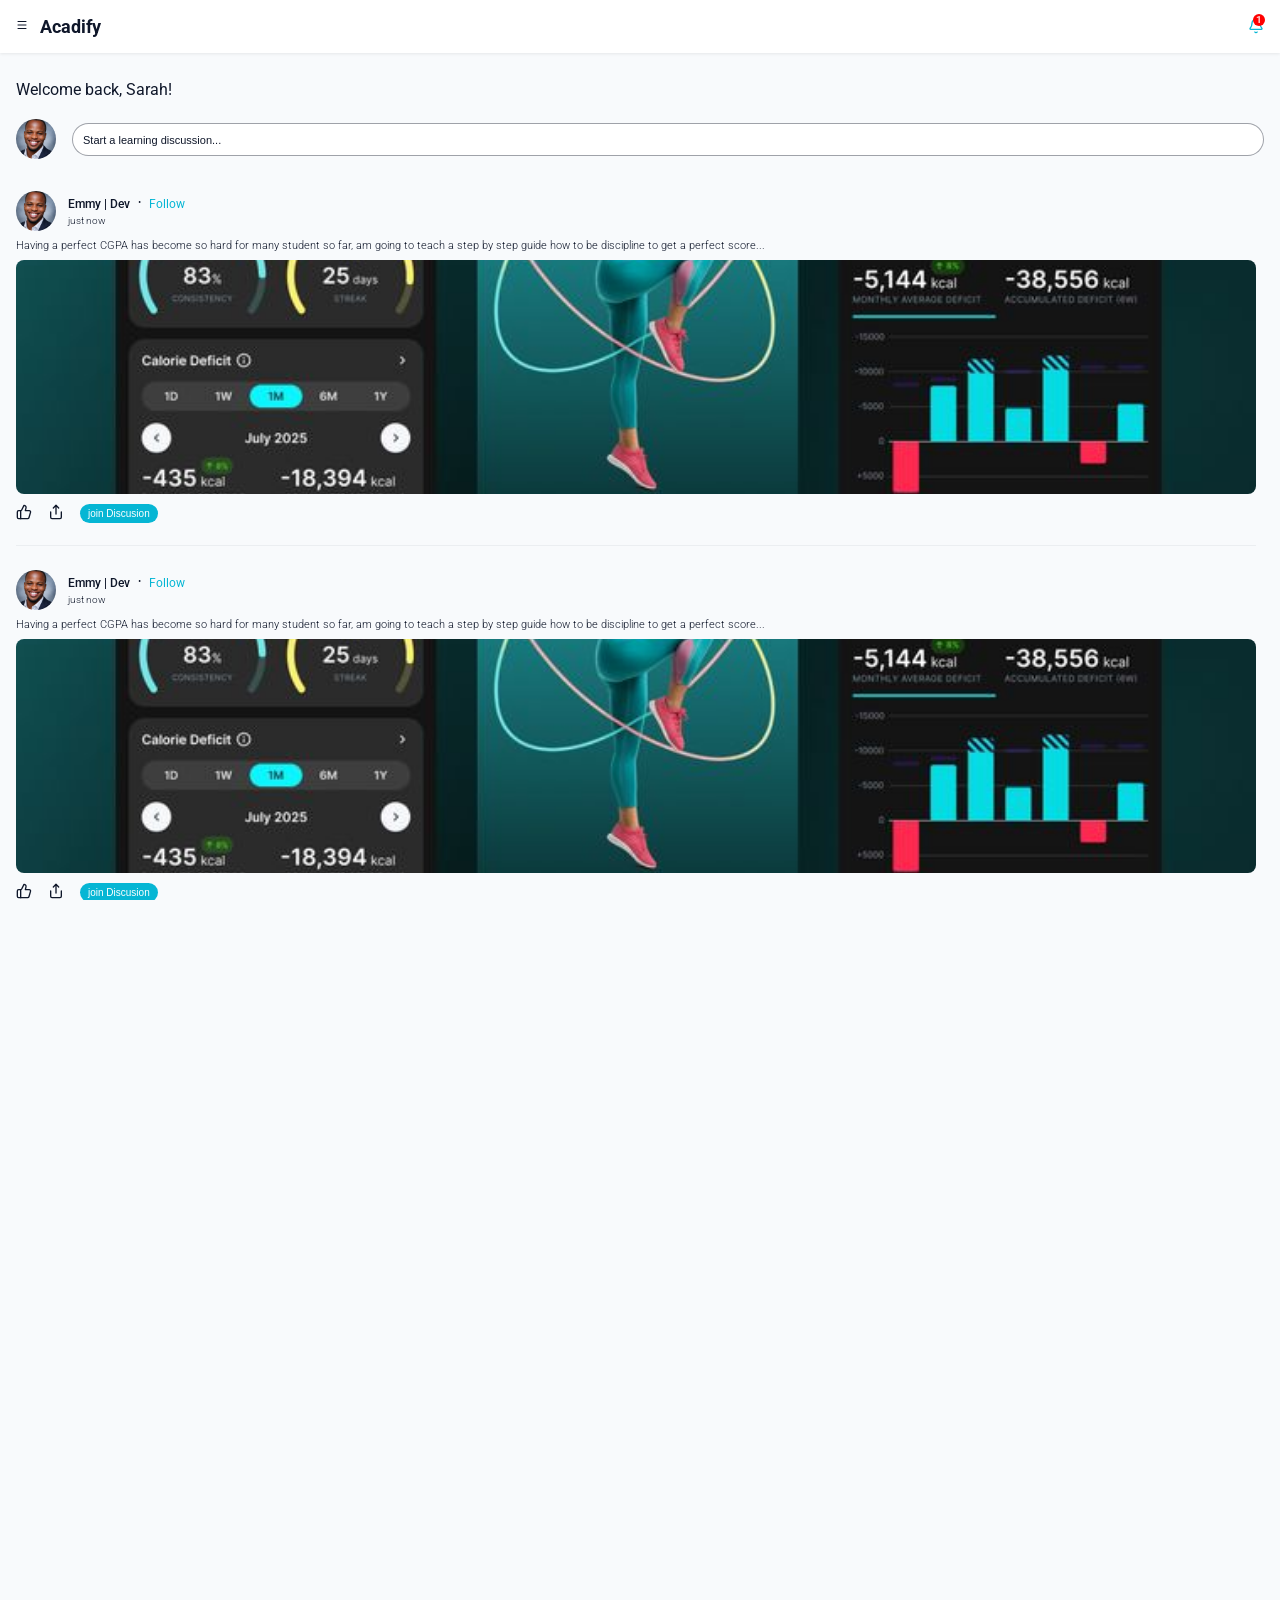
==== main.html @ 830fccba "created the loging page" ====
<!doctype html>
<html lang="en">
  <head>
    <meta charset="UTF-8" />
    <meta name="viewport" content="width=device-width, initial-scale=1.0" />
    <title>Acadify | student online environment</title>
    <link rel="preconnect" href="https://fonts.googleapis.com" />
    <link rel="preconnect" href="https://fonts.gstatic.com" crossorigin />
    <link rel="preconnect" href="https://fonts.googleapis.com" />
    <link rel="preconnect" href="https://fonts.gstatic.com" crossorigin />
    <link
      href="https://fonts.googleapis.com/css2?family=Roboto:ital,wght@0,100..900;1,100..900&display=swap"
      rel="stylesheet"
    />
    <link rel="stylesheet" href="styles/general.css" />
    <link rel="stylesheet" href="styles/header.css" />
    <link rel="stylesheet" href="styles/hero-section.css" />
  </head>
  <body>
    <header>
      <div class="logo">
        <!--mobile view(max:360px)-->
        <button class="hamburger-menu">
          <svg
            xmlns="http://www.w3.org/2000/svg"
            width="12"
            height="12"
            viewBox="0 0 24 24"
            fill="none"
            stroke="#0f172a"
            stroke-width="2"
            stroke-linecap="round"
            stroke-linejoin="round"
            class="lucide lucide-menu-icon lucide-menu"
          >
            <path d="M4 5h16" />
            <path d="M4 12h16" />
            <path d="M4 19h16" />
          </svg>
        </button>
        <a href="#">Acadify</a>
      </div>
      <div class="middle-section">
        <!--mobile view(max: 360px)-->
      </div>
      <div class="right-section">
        <!--mobile view(max:360px)-->
        <div class="notification-box">
          <div class="notification-icon">
            <svg
              xmlns="http://www.w3.org/2000/svg"
              width="16"
              height="16"
              viewBox="0 0 24 24"
              fill="none"
              stroke="#06b6d4"
              stroke-width="2"
              stroke-linecap="round"
              stroke-linejoin="round"
              class="lucide lucide-bell-icon lucide-bell"
            >
              <path d="M10.268 21a2 2 0 0 0 3.464 0" />
              <path
                d="M3.262 15.326A1 1 0 0 0 4 17h16a1 1 0 0 0 .74-1.673C19.41 13.956 18 12.499 18 8A6 6 0 0 0 6 8c0 4.499-1.411 5.956-2.738 7.326"
              />
            </svg>
          </div>
          <div class="notification-count">
            <p>1</p>
          </div>
        </div>
      </div>
    </header>
    <main class="hero-section">
      <section class="user-info-bar">
        <p class="welcome">Welcome back, Sarah!</p>
      </section>
      <section class="user-profile">
        <div class="user-img">
          <img src="images/profileimage.jpg" alt="" class="user" />
        </div>
        <div class="post-request">
          <input
            placeholder="Start a learning discussion..."
            type="text"
            class="poster"
          />
        </div>
      </section>
      <!-- <section class="blog-update-container">
        <div class="blog-hder">
          <p>Posts</p>
        </div>
        <div class="blogs-box">
          <div class="blogs-slider">
            <div class="blog-slides">
              <div class="blog-slide">
                <div class="blog-title">
                  <div class="user-img">
                    <img
                      src="images/profileimage.jpg"
                      alt=""
                      class="post-user-img"
                    />
                  </div>
                  <div class="post-details">
                    <div class="poster-detail">
                      <p class="blog-slide-hder">Emmy | Dev</p>
                      <p>&#8226;</p>
                      <p><a href="#">Follow</a></p>
                    </div>
                    <div class="blog-date">
                      <p>just now</p>
                    </div>
                  </div>
                </div>
                <div class="blog-body-text">
                  <p>
                    Having a perfect CGPA has become so hard for many student so
                    far, am going to teach a step by step guide how to be
                    discipline to get a perfect score...
                  </p>
                </div>
                <div class="image">
                  <img
                    class="blog-image"
                    src="images/fitness-track.jfif"
                    alt=""
                  />
                </div>
                <div class="post-interactions">
                  <button class="like">
                    <svg
                      xmlns="http://www.w3.org/2000/svg"
                      width="16"
                      height="16"
                      viewBox="0 0 24 24"
                      fill="none"
                      stroke="#0f172a"
                      stroke-width="2"
                      stroke-linecap="round"
                      stroke-linejoin="round"
                      class="lucide lucide-thumbs-up-icon lucide-thumbs-up"
                    >
                      <path
                        d="M15 5.88 14 10h5.83a2 2 0 0 1 1.92 2.56l-2.33 8A2 2 0 0 1 17.5 22H4a2 2 0 0 1-2-2v-8a2 2 0 0 1 2-2h2.76a2 2 0 0 0 1.79-1.11L12 2a3.13 3.13 0 0 1 3 3.88Z"
                      />
                      <path d="M7 10v12" />
                    </svg>
                  </button>
                  <button class="share">
                    <svg
                      xmlns="http://www.w3.org/2000/svg"
                      width="16"
                      height="16"
                      viewBox="0 0 24 24"
                      fill="none"
                      stroke="#0f172a"
                      stroke-width="2"
                      stroke-linecap="round"
                      stroke-linejoin="round"
                      class="lucide lucide-share-icon lucide-share"
                    >
                      <path d="M12 2v13" />
                      <path d="m16 6-4-4-4 4" />
                      <path d="M4 12v8a2 2 0 0 0 2 2h12a2 2 0 0 0 2-2v-8" />
                    </svg>
                  </button>
                  <button class="join-discussion">join Discusion</button>
                </div>
              </div>
            </div>
          </div>
        </div>
      </section> -->
      <section class="posts">
        <div class="blog-slide">
          <div class="blog-title">
            <div class="user-img">
              <img src="images/profileimage.jpg" alt="" class="post-user-img" />
            </div>
            <div class="post-details">
              <div class="poster-detail">
                <p class="blog-slide-hder">Emmy | Dev</p>
                <p>&#8226;</p>
                <p><a href="#">Follow</a></p>
              </div>
              <div class="blog-date">
                <p>just now</p>
              </div>
            </div>
          </div>
          <div class="blog-body-text">
            <p>
              Having a perfect CGPA has become so hard for many student so far,
              am going to teach a step by step guide how to be discipline to get
              a perfect score...
            </p>
          </div>
          <div class="image">
            <img class="blog-image" src="images/fitness-track.jfif" alt="" />
          </div>
          <div class="post-interactions">
            <button class="like">
              <svg
                xmlns="http://www.w3.org/2000/svg"
                width="16"
                height="16"
                viewBox="0 0 24 24"
                fill="none"
                stroke="#0f172a"
                stroke-width="2"
                stroke-linecap="round"
                stroke-linejoin="round"
                class="lucide lucide-thumbs-up-icon lucide-thumbs-up"
              >
                <path
                  d="M15 5.88 14 10h5.83a2 2 0 0 1 1.92 2.56l-2.33 8A2 2 0 0 1 17.5 22H4a2 2 0 0 1-2-2v-8a2 2 0 0 1 2-2h2.76a2 2 0 0 0 1.79-1.11L12 2a3.13 3.13 0 0 1 3 3.88Z"
                />
                <path d="M7 10v12" />
              </svg>
            </button>
            <button class="share">
              <svg
                xmlns="http://www.w3.org/2000/svg"
                width="16"
                height="16"
                viewBox="0 0 24 24"
                fill="none"
                stroke="#0f172a"
                stroke-width="2"
                stroke-linecap="round"
                stroke-linejoin="round"
                class="lucide lucide-share-icon lucide-share"
              >
                <path d="M12 2v13" />
                <path d="m16 6-4-4-4 4" />
                <path d="M4 12v8a2 2 0 0 0 2 2h12a2 2 0 0 0 2-2v-8" />
              </svg>
            </button>
            <button class="join-discussion">join Discusion</button>
          </div>
          <div class="divider"></div>
        </div>
        <div class="blog-slide">
          <div class="blog-title">
            <div class="user-img">
              <img src="images/profileimage.jpg" alt="" class="post-user-img" />
            </div>
            <div class="post-details">
              <div class="poster-detail">
                <p class="blog-slide-hder">Emmy | Dev</p>
                <p>&#8226;</p>
                <p><a href="#">Follow</a></p>
              </div>
              <div class="blog-date">
                <p>just now</p>
              </div>
            </div>
          </div>
          <div class="blog-body-text">
            <p>
              Having a perfect CGPA has become so hard for many student so far,
              am going to teach a step by step guide how to be discipline to get
              a perfect score...
            </p>
          </div>
          <div class="image">
            <img class="blog-image" src="images/fitness-track.jfif" alt="" />
          </div>
          <div class="post-interactions">
            <button class="like">
              <svg
                xmlns="http://www.w3.org/2000/svg"
                width="16"
                height="16"
                viewBox="0 0 24 24"
                fill="none"
                stroke="#0f172a"
                stroke-width="2"
                stroke-linecap="round"
                stroke-linejoin="round"
                class="lucide lucide-thumbs-up-icon lucide-thumbs-up"
              >
                <path
                  d="M15 5.88 14 10h5.83a2 2 0 0 1 1.92 2.56l-2.33 8A2 2 0 0 1 17.5 22H4a2 2 0 0 1-2-2v-8a2 2 0 0 1 2-2h2.76a2 2 0 0 0 1.79-1.11L12 2a3.13 3.13 0 0 1 3 3.88Z"
                />
                <path d="M7 10v12" />
              </svg>
            </button>
            <button class="share">
              <svg
                xmlns="http://www.w3.org/2000/svg"
                width="16"
                height="16"
                viewBox="0 0 24 24"
                fill="none"
                stroke="#0f172a"
                stroke-width="2"
                stroke-linecap="round"
                stroke-linejoin="round"
                class="lucide lucide-share-icon lucide-share"
              >
                <path d="M12 2v13" />
                <path d="m16 6-4-4-4 4" />
                <path d="M4 12v8a2 2 0 0 0 2 2h12a2 2 0 0 0 2-2v-8" />
              </svg>
            </button>
            <button class="join-discussion">join Discusion</button>
          </div>
          <div class="divider"></div>
        </div>
        <div class="blog-slide">
          <div class="blog-title">
            <div class="user-img">
              <img src="images/profileimage.jpg" alt="" class="post-user-img" />
            </div>
            <div class="post-details">
              <div class="poster-detail">
                <p class="blog-slide-hder">Emmy | Dev</p>
                <p>&#8226;</p>
                <p><a href="#">Follow</a></p>
              </div>
              <div class="blog-date">
                <p>just now</p>
              </div>
            </div>
          </div>
          <div class="blog-body-text">
            <p>
              Having a perfect CGPA has become so hard for many student so far,
              am going to teach a step by step guide how to be discipline to get
              a perfect score...
            </p>
          </div>
          <div class="image">
            <img class="blog-image" src="images/fitness-track.jfif" alt="" />
          </div>
          <div class="post-interactions">
            <button class="like">
              <svg
                xmlns="http://www.w3.org/2000/svg"
                width="16"
                height="16"
                viewBox="0 0 24 24"
                fill="none"
                stroke="#0f172a"
                stroke-width="2"
                stroke-linecap="round"
                stroke-linejoin="round"
                class="lucide lucide-thumbs-up-icon lucide-thumbs-up"
              >
                <path
                  d="M15 5.88 14 10h5.83a2 2 0 0 1 1.92 2.56l-2.33 8A2 2 0 0 1 17.5 22H4a2 2 0 0 1-2-2v-8a2 2 0 0 1 2-2h2.76a2 2 0 0 0 1.79-1.11L12 2a3.13 3.13 0 0 1 3 3.88Z"
                />
                <path d="M7 10v12" />
              </svg>
            </button>
            <button class="share">
              <svg
                xmlns="http://www.w3.org/2000/svg"
                width="16"
                height="16"
                viewBox="0 0 24 24"
                fill="none"
                stroke="#0f172a"
                stroke-width="2"
                stroke-linecap="round"
                stroke-linejoin="round"
                class="lucide lucide-share-icon lucide-share"
              >
                <path d="M12 2v13" />
                <path d="m16 6-4-4-4 4" />
                <path d="M4 12v8a2 2 0 0 0 2 2h12a2 2 0 0 0 2-2v-8" />
              </svg>
            </button>
            <button class="join-discussion">join Discusion</button>
          </div>
          <div class="divider"></div>
        </div>
        <div class="blog-slide">
          <div class="blog-title">
            <div class="user-img">
              <img src="images/profileimage.jpg" alt="" class="post-user-img" />
            </div>
            <div class="post-details">
              <div class="poster-detail">
                <p class="blog-slide-hder">Emmy | Dev</p>
                <p>&#8226;</p>
                <p><a href="#">Follow</a></p>
              </div>
              <div class="blog-date">
                <p>just now</p>
              </div>
            </div>
          </div>
          <div class="blog-body-text">
            <p>
              Having a perfect CGPA has become so hard for many student so far,
              am going to teach a step by step guide how to be discipline to get
              a perfect score...
            </p>
          </div>
          <div class="image">
            <img class="blog-image" src="images/fitness-track.jfif" alt="" />
          </div>
          <div class="post-interactions">
            <button class="like">
              <svg
                xmlns="http://www.w3.org/2000/svg"
                width="16"
                height="16"
                viewBox="0 0 24 24"
                fill="none"
                stroke="#0f172a"
                stroke-width="2"
                stroke-linecap="round"
                stroke-linejoin="round"
                class="lucide lucide-thumbs-up-icon lucide-thumbs-up"
              >
                <path
                  d="M15 5.88 14 10h5.83a2 2 0 0 1 1.92 2.56l-2.33 8A2 2 0 0 1 17.5 22H4a2 2 0 0 1-2-2v-8a2 2 0 0 1 2-2h2.76a2 2 0 0 0 1.79-1.11L12 2a3.13 3.13 0 0 1 3 3.88Z"
                />
                <path d="M7 10v12" />
              </svg>
            </button>
            <button class="share">
              <svg
                xmlns="http://www.w3.org/2000/svg"
                width="16"
                height="16"
                viewBox="0 0 24 24"
                fill="none"
                stroke="#0f172a"
                stroke-width="2"
                stroke-linecap="round"
                stroke-linejoin="round"
                class="lucide lucide-share-icon lucide-share"
              >
                <path d="M12 2v13" />
                <path d="m16 6-4-4-4 4" />
                <path d="M4 12v8a2 2 0 0 0 2 2h12a2 2 0 0 0 2-2v-8" />
              </svg>
            </button>
            <button class="join-discussion">join Discusion</button>
          </div>
          <div class="divider"></div>
        </div>
        <div class="blog-slide">
          <div class="blog-title">
            <div class="user-img">
              <img src="images/profileimage.jpg" alt="" class="post-user-img" />
            </div>
            <div class="post-details">
              <div class="poster-detail">
                <p class="blog-slide-hder">Emmy | Dev</p>
                <p>&#8226;</p>
                <p><a href="#">Follow</a></p>
              </div>
              <div class="blog-date">
                <p>just now</p>
              </div>
            </div>
          </div>
          <div class="blog-body-text">
            <p>
              Having a perfect CGPA has become so hard for many student so far,
              am going to teach a step by step guide how to be discipline to get
              a perfect score...
            </p>
          </div>
          <div class="image">
            <img class="blog-image" src="images/fitness-track.jfif" alt="" />
          </div>
          <div class="post-interactions">
            <button class="like">
              <svg
                xmlns="http://www.w3.org/2000/svg"
                width="16"
                height="16"
                viewBox="0 0 24 24"
                fill="none"
                stroke="#0f172a"
                stroke-width="2"
                stroke-linecap="round"
                stroke-linejoin="round"
                class="lucide lucide-thumbs-up-icon lucide-thumbs-up"
              >
                <path
                  d="M15 5.88 14 10h5.83a2 2 0 0 1 1.92 2.56l-2.33 8A2 2 0 0 1 17.5 22H4a2 2 0 0 1-2-2v-8a2 2 0 0 1 2-2h2.76a2 2 0 0 0 1.79-1.11L12 2a3.13 3.13 0 0 1 3 3.88Z"
                />
                <path d="M7 10v12" />
              </svg>
            </button>
            <button class="share">
              <svg
                xmlns="http://www.w3.org/2000/svg"
                width="16"
                height="16"
                viewBox="0 0 24 24"
                fill="none"
                stroke="#0f172a"
                stroke-width="2"
                stroke-linecap="round"
                stroke-linejoin="round"
                class="lucide lucide-share-icon lucide-share"
              >
                <path d="M12 2v13" />
                <path d="m16 6-4-4-4 4" />
                <path d="M4 12v8a2 2 0 0 0 2 2h12a2 2 0 0 0 2-2v-8" />
              </svg>
            </button>
            <button class="join-discussion">join Discusion</button>
          </div>
          <div class="divider"></div>
        </div>
        <div class="blog-slide">
          <div class="blog-title">
            <div class="user-img">
              <img src="images/profileimage.jpg" alt="" class="post-user-img" />
            </div>
            <div class="post-details">
              <div class="poster-detail">
                <p class="blog-slide-hder">Emmy | Dev</p>
                <p>&#8226;</p>
                <p><a href="#">Follow</a></p>
              </div>
              <div class="blog-date">
                <p>just now</p>
              </div>
            </div>
          </div>
          <div class="blog-body-text">
            <p>
              Having a perfect CGPA has become so hard for many student so far,
              am going to teach a step by step guide how to be discipline to get
              a perfect score...
            </p>
          </div>
          <div class="image">
            <img class="blog-image" src="images/fitness-track.jfif" alt="" />
          </div>
          <div class="post-interactions">
            <button class="like">
              <svg
                xmlns="http://www.w3.org/2000/svg"
                width="16"
                height="16"
                viewBox="0 0 24 24"
                fill="none"
                stroke="#0f172a"
                stroke-width="2"
                stroke-linecap="round"
                stroke-linejoin="round"
                class="lucide lucide-thumbs-up-icon lucide-thumbs-up"
              >
                <path
                  d="M15 5.88 14 10h5.83a2 2 0 0 1 1.92 2.56l-2.33 8A2 2 0 0 1 17.5 22H4a2 2 0 0 1-2-2v-8a2 2 0 0 1 2-2h2.76a2 2 0 0 0 1.79-1.11L12 2a3.13 3.13 0 0 1 3 3.88Z"
                />
                <path d="M7 10v12" />
              </svg>
            </button>
            <button class="share">
              <svg
                xmlns="http://www.w3.org/2000/svg"
                width="16"
                height="16"
                viewBox="0 0 24 24"
                fill="none"
                stroke="#0f172a"
                stroke-width="2"
                stroke-linecap="round"
                stroke-linejoin="round"
                class="lucide lucide-share-icon lucide-share"
              >
                <path d="M12 2v13" />
                <path d="m16 6-4-4-4 4" />
                <path d="M4 12v8a2 2 0 0 0 2 2h12a2 2 0 0 0 2-2v-8" />
              </svg>
            </button>
            <button class="join-discussion">join Discusion</button>
          </div>
          <div class="divider"></div>
        </div>
      </section>
    </main>
    <section class="side-bar">
      <!--mobile view bar-->
      <div class="bar-header">
        <div class="logo">
          <!--mobile view(max:360px)-->
          <a href="#"> Acadify </a>
        </div>
        <div class="acc-profile">
          <button>
            <svg
              xmlns="http://www.w3.org/2000/svg"
              width="16"
              height="16"
              viewBox="0 0 24 24"
              fill="none"
              stroke="#0f172a"
              stroke-width="2"
              stroke-linecap="round"
              stroke-linejoin="round"
              class="lucide lucide-circle-user-round-icon lucide-circle-user-round"
            >
              <path d="M17.925 20.056a6 6 0 0 0-11.851.001" />
              <circle cx="12" cy="11" r="4" />
              <circle cx="12" cy="12" r="10" />
            </svg>
          </button>
        </div>
      </div>
      <div class="side-bar-body">
        <div class="navigations">
          <div class="nav">
            <button>
              <svg
                xmlns="http://www.w3.org/2000/svg"
                width="16"
                height="16"
                viewBox="0 0 24 24"
                fill="none"
                stroke="currentColor"
                stroke-width="2"
                stroke-linecap="round"
                stroke-linejoin="round"
                class="lucide lucide-laptop-minimal-check-icon lucide-laptop-minimal-check"
              >
                <path d="M2 20h20" />
                <path d="m9 10 2 2 4-4" />
                <rect x="3" y="4" width="18" height="12" rx="2" />
              </svg>
            </button>
            <p>CBT</p>
          </div>
          <div class="nav">
            <button>
              <svg
                xmlns="http://www.w3.org/2000/svg"
                width="16"
                height="16"
                viewBox="0 0 24 24"
                fill="none"
                stroke="currentColor"
                stroke-width="2"
                stroke-linecap="round"
                stroke-linejoin="round"
                class="lucide lucide-users-icon lucide-users"
              >
                <path d="M16 21v-2a4 4 0 0 0-4-4H6a4 4 0 0 0-4 4v2" />
                <path d="M16 3.128a4 4 0 0 1 0 7.744" />
                <path d="M22 21v-2a4 4 0 0 0-3-3.87" />
                <circle cx="9" cy="7" r="4" />
              </svg>
            </button>
            <p>Group</p>
          </div>
          <div class="nav">
            <button>
              <svg
                xmlns="http://www.w3.org/2000/svg"
                width="16"
                height="16"
                viewBox="0 0 24 24"
                fill="none"
                stroke="currentColor"
                stroke-width="2"
                stroke-linecap="round"
                stroke-linejoin="round"
                class="lucide lucide-rss-icon lucide-rss"
              >
                <path d="M4 11a9 9 0 0 1 9 9" />
                <path d="M4 4a16 16 0 0 1 16 16" />
                <circle cx="5" cy="19" r="1" />
              </svg>
            </button>
            <p>Blogs</p>
          </div>
          <div class="nav">
            <button>
              <svg
                xmlns="http://www.w3.org/2000/svg"
                width="16"
                height="16"
                viewBox="0 0 24 24"
                fill="none"
                stroke="currentColor"
                stroke-width="2"
                stroke-linecap="round"
                stroke-linejoin="round"
                class="lucide lucide-notebook-pen-icon lucide-notebook-pen"
              >
                <path
                  d="M13.4 2H6a2 2 0 0 0-2 2v16a2 2 0 0 0 2 2h12a2 2 0 0 0 2-2v-7.4"
                />
                <path d="M2 6h4" />
                <path d="M2 10h4" />
                <path d="M2 14h4" />
                <path d="M2 18h4" />
                <path
                  d="M21.378 5.626a1 1 0 1 0-3.004-3.004l-5.01 5.012a2 2 0 0 0-.506.854l-.837 2.87a.5.5 0 0 0 .62.62l2.87-.837a2 2 0 0 0 .854-.506z"
                />
              </svg>
            </button>
            <p>Study</p>
          </div>
          <div class="nav">
            <button>
              <svg
                xmlns="http://www.w3.org/2000/svg"
                width="16"
                height="16"
                viewBox="0 0 24 24"
                fill="none"
                stroke="currentColor"
                stroke-width="2"
                stroke-linecap="round"
                stroke-linejoin="round"
                class="lucide lucide-audio-waveform-icon lucide-audio-waveform"
              >
                <path
                  d="M2 13a2 2 0 0 0 2-2V7a2 2 0 0 1 4 0v13a2 2 0 0 0 4 0V4a2 2 0 0 1 4 0v13a2 2 0 0 0 4 0v-4a2 2 0 0 1 2-2"
                />
              </svg>
            </button>
            <p>Tracker</p>
          </div>
          <div class="nav">
            <button>
              <svg
                xmlns="http://www.w3.org/2000/svg"
                width="16"
                height="16"
                viewBox="0 0 24 24"
                fill="none"
                stroke="currentColor"
                stroke-width="2"
                stroke-linecap="round"
                stroke-linejoin="round"
                class="lucide lucide-book-open-check-icon lucide-book-open-check"
              >
                <path d="M12 21V7" />
                <path d="m16 12 2 2 4-4" />
                <path
                  d="M22 6V4a1 1 0 0 0-1-1h-5a4 4 0 0 0-4 4 4 4 0 0 0-4-4H3a1 1 0 0 0-1 1v13a1 1 0 0 0 1 1h6a3 3 0 0 1 3 3 3 3 0 0 1 3-3h6a1 1 0 0 0 1-1v-1.3"
                />
              </svg>
            </button>
            <p>Learn</p>
          </div>
          <div class="nav">
            <button>
              <svg
                xmlns="http://www.w3.org/2000/svg"
                width="16"
                height="16"
                viewBox="0 0 24 24"
                fill="none"
                stroke="currentColor"
                stroke-width="2"
                stroke-linecap="round"
                stroke-linejoin="round"
                class="lucide lucide-file-icon lucide-file"
              >
                <path
                  d="M6 22a2 2 0 0 1-2-2V4a2 2 0 0 1 2-2h8a2.4 2.4 0 0 1 1.704.706l3.588 3.588A2.4 2.4 0 0 1 20 8v12a2 2 0 0 1-2 2z"
                />
                <path d="M14 2v5a1 1 0 0 0 1 1h5" />
              </svg>
            </button>
            <p>Files</p>
          </div>
          <!-- <div class="nav">
          <button>no</button>
          <p>Notes</p>
        </div>
        <div class="nav">
          <button>no</button>
          <p>Notes</p>
        </div> -->
        </div>
        <div class="added-files">
          <div class="hder-1000">
            <p>Recents</p>
          </div>
          <div class="files">
            <div class="files-flex">
              <p class="file-name">ENT 301</p>
              <p class="file-date">Just now</p>
            </div>
            <div class="files-flex">
              <p class="file-name">ENT 301</p>
              <p class="file-date">Just now</p>
            </div>
          </div>
        </div>
      </div>
    </section>
    <section class="side-bar-overlay"></section>
    <script src="acadify.js"></script>
  </body>
</html>
---- styles/general.css ----
* {
  margin: 0;
  padding: 0;
  box-sizing: border-box;
}
html {
  font-size: 62.5%;
  scroll-behavior: smooth;
}
:root {
  --mobile-hder: 2.8rem;
  --mobile-sub-hder: 1.8rem;
  --mobile-bd-text: 1.4rem;
  --mobile-sub-bd-text: 1.4rem;
  --primary-color: #4f46e5;
  --hover-color: #8230cf;
  --hover-color-s: #17bedb;
  --accent-color: #9333ea;
  --background-color: #f8fafc;
  --secondary-color: #06b6d4;
  --text-primary: #0f172a;
  --text-secondary: #64748b;
  --section: #ffffff;
  --bold: 600;
  --medium: 500;
  --regular: 400;
}
body {
  padding: 0;
  margin: 0;
  position: relative;
  font-family: "Roboto", sans-serif;
  font-optical-sizing: auto;
  font-weight: 300;
  font-style: normal;
  background-color: var(--background-color);
  color: var(--text-primary);
}
a {
  text-decoration: none;
  color: black;
}
---- styles/header.css ----
html,
body {
  height: 100%;
  overflow: auto !important;
}

.side-bar {
  height: 100vh !important;
}

.side-bar-body {
  flex: 1;
  overflow-y: auto !important;
  min-height: 0;
}

header {
  display: flex;
  justify-content: space-between;
  padding: 1.6rem;
  align-items: center;
  box-shadow: 0 1px 3px rgba(0, 0, 0, 0.08);
  position: fixed;
  top: 0;
  left: 0;
  right: 0;
  z-index: 100;
  background-color: rgba(255, 255, 255, 0.9);
}
.logo button {
  background: none;
  border: none;
}
.logo {
  display: flex;
  align-items: center;
  justify-content: center;
  gap: 1.2rem;
}
.logo a {
  font-size: 1.8rem;
  font-weight: 700;
  color: var(--text-primary);
}
.cta {
  background-color: var(--secondary-color);
  border: none;
  padding: 0.8rem;
  border-radius: 32px;
  display: flex;
  justify-content: center;
  align-items: center;
}
.cta button {
  background: none;
  border: none;
}
.side-bar {
  position: fixed;
  top: 0;
  left: -100%;
  width: 90%;
  bottom: 0;
  z-index: 200;
  height: 100vh;
  background-color: var(--background-color);
  transition: left 0.4s ease;
  overflow-y: auto;
  display: flex;
  flex-direction: column;
  border-top-right-radius: 1.2rem;
}
.bar-header {
  border-top-right-radius: 1.2rem;
  display: flex;
  justify-content: space-between;
  align-items: center;
  width: 100%;
  z-index: 300;
  box-shadow: 0 1px 3px rgba(0, 0, 0, 0.08);
  padding: 1rem 1.4rem;
  background-color: var(--background-color);
  position: sticky;
  top: 0;
  z-index: 10;
  flex-shrink: 0;
}
.side-bar-body {
  flex: 1;
  overflow-y: auto;
  min-height: 0;
  min-height: 0;
}
.acc-profile {
  display: flex;
  justify-content: center;
  align-items: center;
  padding: 0.2rem;
  height: 3.2rem;
  width: 3.2rem;
  border-radius: 1.6rem;
  border: 1px solid var(--secondary-color);
}
.acc-profile button {
  display: flex;
  justify-content: center;
  align-items: center;
  background: none;
  border: none;
  border-radius: 1.6rem;
  color: #ffffff;
}
.navigations {
  margin: 2.4rem 1.2rem 2.4rem 1.2rem;
  padding: 1.2rem;
  display: grid;
  grid-template-columns: repeat(3, 1fr);
  justify-content: space-between;
  gap: 2.4rem;
  align-items: center;
  box-shadow: 0 1px 3px rgba(0, 0, 0, 0.08);
  border-radius: 0.8rem;
}
.nav {
  display: flex;
  flex-direction: column;
  align-items: center;
  justify-content: center;
  gap: 0.4rem;
}
.nav button {
  padding: 0.6rem;
  height: 4rem;
  width: 4rem;
  border: 1px solid var(--secondary-color);
  border-radius: 2rem;
  background-color: var(--background-color);
}
.nav p {
  font-size: 1.2rem;
  font-weight: var(--regular);
}
.file-input-field {
  margin: 2.4rem 0rem;
  border: none;
  padding: 0 1.6rem;
  border-radius: 0.8rem;
  display: flex;
  justify-content: center;
}
.file-input-field button {
  padding: 0.8rem;
  background-color: var(--secondary-color);
  color: #ffffff;
  border: none;
  border-radius: 3.2rem;
  font-size: 1.2rem;
}
.file-input-field button:hover {
  background-color: var(--hover-color);
}
.added-files {
  margin: 2.4rem 1.2rem 0 1.2rem;
  box-shadow: 0 1px 3px rgba(0, 0, 0, 0.08);
  padding: 1.2rem;
}
.hder-1000 {
  display: flex;
  justify-content: space-between;
  align-items: center;
  font-size: 1.2rem;
  font-weight: var(--bold);
  color: rgba(0, 0, 0, 0.4);
  padding: 0rem 0rem 1.6rem 0;
}
.files {
  display: flex;
  flex-direction: column;
  gap: 1rem;
}
.files-flex {
  display: flex;
  justify-content: space-between;
  font-size: 1rem;
}
.file-date {
  font-size: 1rem;
}
.side-bar-overlay {
  position: fixed;
  top: 0;
  left: 0;
  right: 0;
  bottom: 0;
  background-color: rgba(0, 0, 0, 0.2);
  z-index: 150;
  display: none;
}
.user-input-field {
  position: absolute;
  right: 2rem;
  left: 2rem;
  bottom: -100%;
  z-index: 250;
  margin-top: 1rem;
  background-color: rgb(255, 255, 255);
  border-radius: 2.4rem;
  transition: transform 0.4s ease;
  padding: 2rem;
  display: flex;
  flex-direction: column;
  justify-content: center;
}
.user-input-overlay {
  position: absolute;
  inset: 0;
  background-color: rgba(6, 182, 212, 0.1);
  display: none;
}
.user-active {
  top: 60%;
  bottom: 4rem;
}
.active {
  left: 0;
  display: block;
}
.title-box,
.file-box {
  display: flex;
  align-items: center;
  gap: 0.4rem;
  font-size: 1.2rem;
  border: 1px solid var(--secondary-color);
  border-radius: 2rem;
  padding: 0.4rem 0.8rem;
}
.title-box {
  margin-bottom: 1.6rem;
}
.title-input {
  padding: 0.8rem;
  border: none;
  outline: none;
  font-size: 1.2rem;
  min-width: 8rem;
}
.file-box input[type="file"] {
  display: none;
}
.label {
  padding: 0.4rem;
  background-color: var(--secondary-color);
  color: white;
  border-radius: 1.2rem;
}
.cta-box {
  display: flex;
  justify-content: center;
  align-items: center;
}
.add-files-cta {
  margin-top: 2rem;
  padding: 0.6rem;
  width: 6rem;
  background-color: var(--secondary-color);
  border-radius: 1.2rem;
  border: none;
  color: white;
  transition: background-color 0.4s ease;
}
.add-files-cta:hover {
  background-color: var(--hover-color);
}
---- styles/hero-section.css ----
.hero-section {
  padding: 8rem 1.6rem 2.4rem 1.6rem;
  margin-bottom: 1000px;
}
.user-info-bar {
  display: flex;
  justify-content: space-between;
  align-items: center;
}
.notification-box {
  position: relative;
}
.welcome {
  font-size: 1.6rem;
  font-weight: 400;
  color: var(--text-primary);
}
.notification-count {
  position: absolute;
  background-color: red;
  height: 1.2rem;
  width: 1.2rem;
  border-radius: 1.6rem;
  color: white;
  display: flex;
  justify-content: center;
  align-items: center;
  padding: 0.1rem;
  font-weight: var(--medium);
  right: -1px;
  top: -4px;
}
.blog-update-container {
  margin-top: 2.4rem;
}
.blog-hder p {
  font-size: 1.4rem;
  font-weight: var(--bold);
  color: var(--text-primary);
}
.blogs-box {
  display: flex;
  gap: 0.8rem;
  align-items: center;
}
.slider-button {
  display: flex;
  flex-direction: column;
  align-items: center;
  gap: 0.8rem;
  border: 1px solid var(--text-primary);
  padding: 0.4rem;
  border-radius: 1.2rem;
}
.slider-button button {
  background: none;
  border-radius: 1.6rem;
  font-size: 0.8rem;
  border: none;
}
.blogs-slider {
  position: relative;
  width: 100%;
  overflow: hidden;
}
.blog-slides {
  display: flex;
  transition: transform 0.4s ease;
  /* gap: 0.4rem; */
}
.blog-slide {
  display: flex;
  flex-direction: column;
  padding: 0.8rem 0.8rem 0.8rem 0;
  /* border: 1px solid var(--accent-color); */
  border-radius: 0.8rem;
  justify-content: center;
  gap: 0.8rem;
  min-width: 100%;
  flex-shrink: 0;
  box-sizing: border-box;
}
.blog-image {
  width: 100%;
  height: 26vh;
  min-height: 20vh;
  border-radius: 0.8rem;
  object-fit: cover;
}
.blog-slide-hder {
  font-size: 1.2rem;
  font-weight: var(--medium);
}
.blog-title a {
  font-size: 1.2rem;
  font-weight: 400;
  color: var(--secondary-color);
  transition: color 0.2s ease;
}
.blog-title a:hover {
  color: var(--hover-color-s);
}
.blog-body-text {
  max-width: fit-content;
  max-height: fit-content;
}
.blog-body-text p {
  font-size: 1.1rem;
  font-weight: 300;
}
.user-profile {
  display: flex;
  gap: 1.6rem;
  align-items: center;
  padding-top: 2rem;
  width: 100%;
}
.user-img {
  height: 4rem;
  border-radius: 2.5rem;
}
.post-user-img {
  height: 4rem;
  border-radius: 2rem;
}
.user {
  width: 4rem;
  border-radius: 2rem;
}
.post-request {
  display: flex;
  align-items: center;
  flex: 1;
}
.poster {
  flex: 1;
  min-width: 0;
  width: 100%;
  padding: 0.8rem 1rem;
  border-radius: 2rem;
  border: 1px solid rgba(15, 23, 42, 0.4);
  outline: none;
}
.poster::placeholder {
  font-size: 1.1rem;
  color: var(--text-primary);
  font-weight: 300;
}
.post-request p {
  font-size: 1.2rem;
  font-weight: 400;
}
.blog-title {
  display: flex;
  align-items: center;
  gap: 1.2rem;
}
.post-details {
  display: flex;
  flex-direction: column;
  gap: 0.4rem;
  /* align-items: center; */
  justify-content: flex-start;
}
.poster-detail {
  display: flex;
  gap: 0.8rem;
}
.blog-date {
  display: flex;
  justify-content: flex-start;
}
.post-interactions {
  display: flex;
  gap: 1.6rem;
  align-items: center;
}
.post-interactions button {
  border: none;
}
.join-discussion {
  border: 1px solid var(--secondary-color);
  color: white;
  background-color: var(--secondary-color);
  padding: 0.4rem 0.8rem;
  border-radius: 1.2rem;
  font-size: 1rem;
  transition: background-color 0.2s ease;
}
.join-discussion:hover {
  background-color: var(--hover-color-s);
}
.like,
.share {
  background: none;
}
.posts {
  display: flex;
  flex-direction: column;
  gap: 0.8rem;
  align-items: center;
  padding-top: 2.4rem;
}
.divider {
  margin-top: 1.4rem;
  height: 1px;
  width: 100%;
  background: rgba(15, 23, 42, 0.05);
}
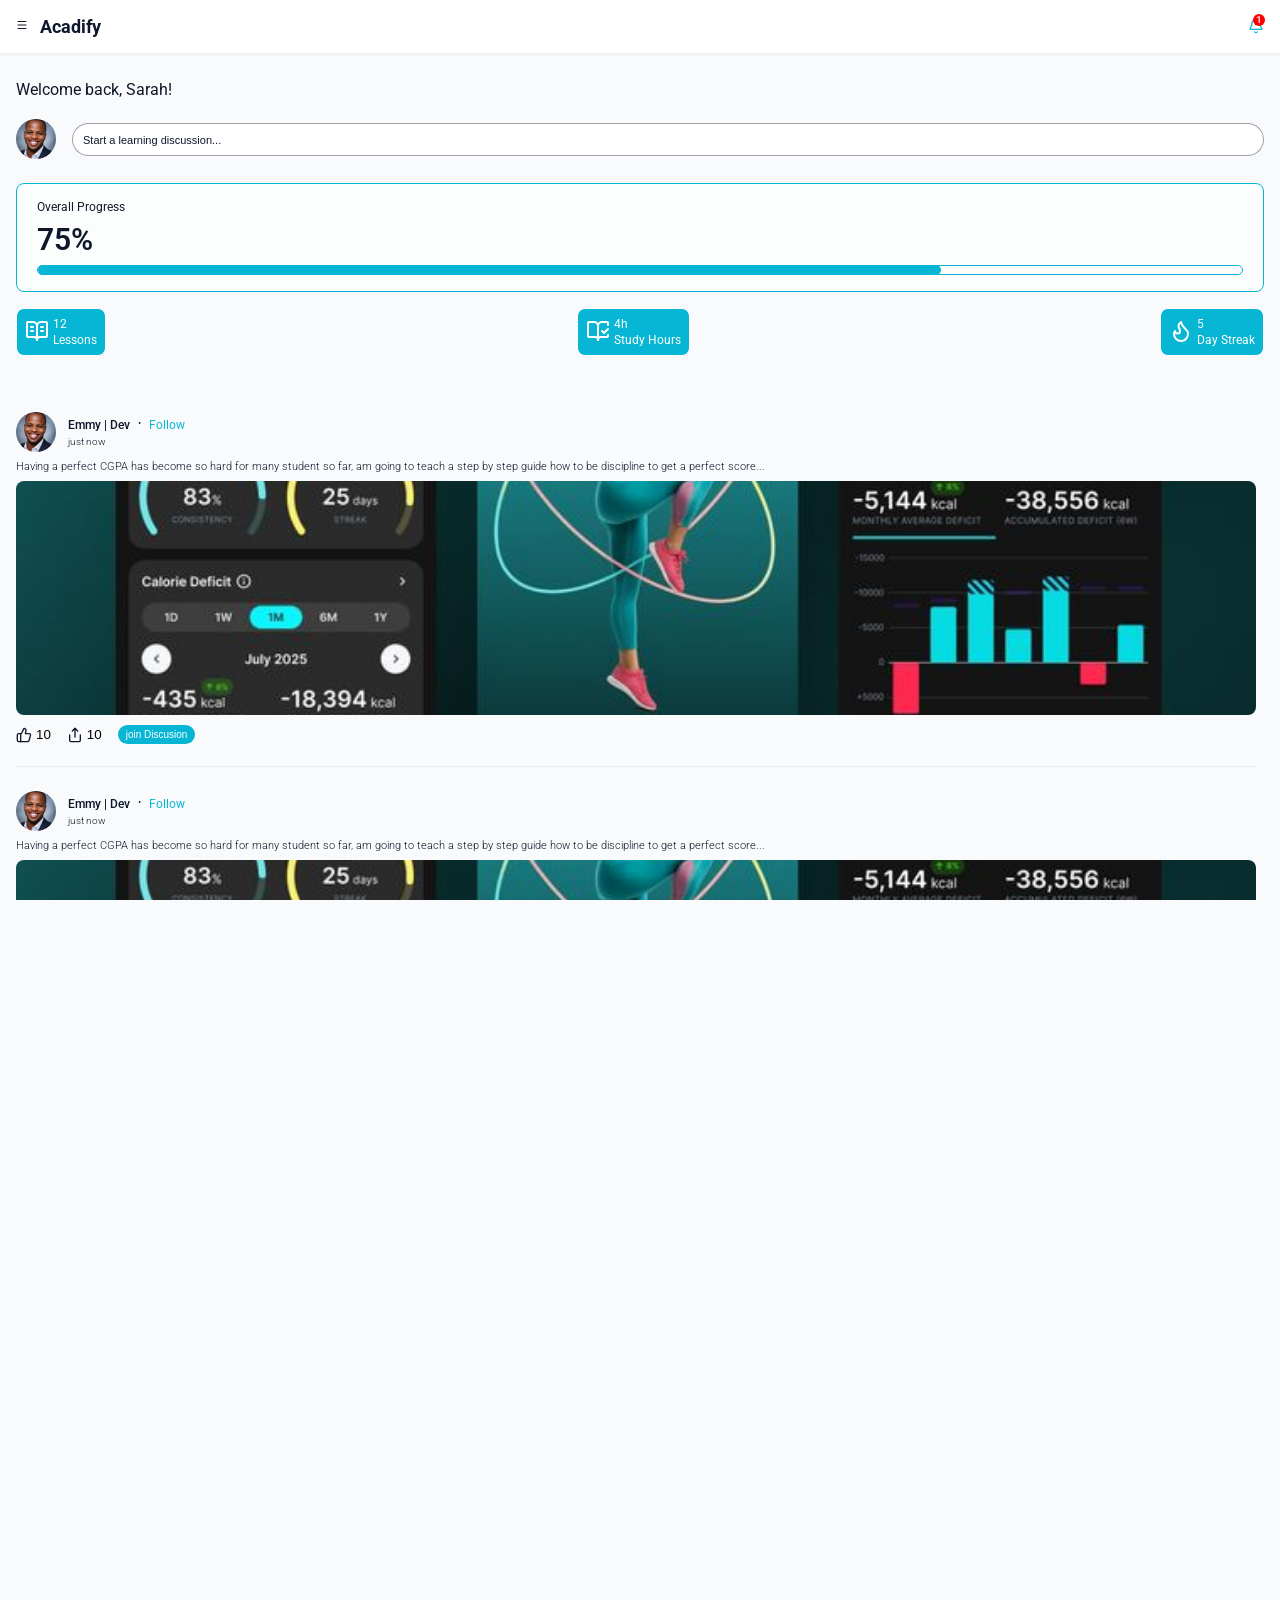
==== commit 09633280: "added performance section on the home screen" ====
--- a/main.html
+++ b/main.html
@@ -15,6 +15,7 @@
     <link rel="stylesheet" href="styles/general.css" />
     <link rel="stylesheet" href="styles/header.css" />
     <link rel="stylesheet" href="styles/hero-section.css" />
+    <link rel="stylesheet" href="styles/stat.css" />
   </head>
   <body>
     <header>
@@ -173,6 +174,97 @@
           </div>
         </div>
       </section> -->
+      <section class="user-stat-board">
+        <div class="oval-p">
+          <p class="prog-hd">Overall Progress</p>
+          <p class="prog-penc">75%</p>
+          <div class="prog-meter">
+            <div class="meter"></div>
+          </div>
+        </div>
+        <div class="top-bar-progr-slider">
+          <div class="progr-slide">
+            <div class="icon">
+              <svg
+                xmlns="http://www.w3.org/2000/svg"
+                width="24"
+                height="24"
+                viewBox="0 0 24 24"
+                fill="none"
+                stroke="currentColor"
+                stroke-width="2"
+                stroke-linecap="round"
+                stroke-linejoin="round"
+                class="lucide lucide-book-open-text-icon lucide-book-open-text"
+              >
+                <path d="M12 7v14" />
+                <path d="M16 12h2" />
+                <path d="M16 8h2" />
+                <path
+                  d="M3 18a1 1 0 0 1-1-1V4a1 1 0 0 1 1-1h5a4 4 0 0 1 4 4 4 4 0 0 1 4-4h5a1 1 0 0 1 1 1v13a1 1 0 0 1-1 1h-6a3 3 0 0 0-3 3 3 3 0 0 0-3-3z"
+                />
+                <path d="M6 12h2" />
+                <path d="M6 8h2" />
+              </svg>
+            </div>
+            <div class="course-con">
+              <p class="course-count">12</p>
+              <p class="course-label">Lessons</p>
+            </div>
+          </div>
+          <div class="progr-slide">
+            <div class="icon">
+              <svg
+                xmlns="http://www.w3.org/2000/svg"
+                width="24"
+                height="24"
+                viewBox="0 0 24 24"
+                fill="none"
+                stroke="currentColor"
+                stroke-width="2"
+                stroke-linecap="round"
+                stroke-linejoin="round"
+                class="lucide lucide-book-open-check-icon lucide-book-open-check"
+              >
+                <path d="M12 21V7" />
+                <path d="m16 12 2 2 4-4" />
+                <path
+                  d="M22 6V4a1 1 0 0 0-1-1h-5a4 4 0 0 0-4 4 4 4 0 0 0-4-4H3a1 1 0 0 0-1 1v13a1 1 0 0 0 1 1h6a3 3 0 0 1 3 3 3 3 0 0 1 3-3h6a1 1 0 0 0 1-1v-1.3"
+                />
+              </svg>
+            </div>
+            <div class="study-con">
+              <p class="study-count">4h</p>
+              <p class="study-label">Study Hours</p>
+            </div>
+          </div>
+          <div class="progr-slide">
+            <div class="icon">
+              <svg
+                xmlns="http://www.w3.org/2000/svg"
+                width="24"
+                height="24"
+                viewBox="0 0 24 24"
+                fill="none"
+                stroke="currentColor"
+                stroke-width="2"
+                stroke-linecap="round"
+                stroke-linejoin="round"
+                class="lucide lucide-flame-icon lucide-flame"
+              >
+                <path
+                  d="M12 3q1 4 4 6.5t3 5.5a1 1 0 0 1-14 0 5 5 0 0 1 1-3 1 1 0 0 0 5 0c0-2-1.5-3-1.5-5q0-2 2.5-4"
+                />
+              </svg>
+            </div>
+            <div class="streak-con">
+              <p class="streak-count">5</p>
+              <p class="streak-label">Day Streak</p>
+            </div>
+          </div>
+        </div>
+      </section>
+
       <section class="posts">
         <div class="blog-slide">
           <div class="blog-title">
@@ -219,6 +311,7 @@
                 />
                 <path d="M7 10v12" />
               </svg>
+              <p>10</p>
             </button>
             <button class="share">
               <svg
@@ -237,6 +330,7 @@
                 <path d="m16 6-4-4-4 4" />
                 <path d="M4 12v8a2 2 0 0 0 2 2h12a2 2 0 0 0 2-2v-8" />
               </svg>
+              <p>10</p>
             </button>
             <button class="join-discussion">join Discusion</button>
           </div>
@@ -287,6 +381,7 @@
                 />
                 <path d="M7 10v12" />
               </svg>
+              <p>10</p>
             </button>
             <button class="share">
               <svg
@@ -305,6 +400,7 @@
                 <path d="m16 6-4-4-4 4" />
                 <path d="M4 12v8a2 2 0 0 0 2 2h12a2 2 0 0 0 2-2v-8" />
               </svg>
+              <p>10</p>
             </button>
             <button class="join-discussion">join Discusion</button>
           </div>
@@ -355,6 +451,7 @@
                 />
                 <path d="M7 10v12" />
               </svg>
+              <p>10</p>
             </button>
             <button class="share">
               <svg
@@ -373,6 +470,7 @@
                 <path d="m16 6-4-4-4 4" />
                 <path d="M4 12v8a2 2 0 0 0 2 2h12a2 2 0 0 0 2-2v-8" />
               </svg>
+              <p>10</p>
             </button>
             <button class="join-discussion">join Discusion</button>
           </div>
@@ -423,6 +521,7 @@
                 />
                 <path d="M7 10v12" />
               </svg>
+              <p>10</p>
             </button>
             <button class="share">
               <svg
@@ -441,6 +540,7 @@
                 <path d="m16 6-4-4-4 4" />
                 <path d="M4 12v8a2 2 0 0 0 2 2h12a2 2 0 0 0 2-2v-8" />
               </svg>
+              <p>10</p>
             </button>
             <button class="join-discussion">join Discusion</button>
           </div>
@@ -491,6 +591,7 @@
                 />
                 <path d="M7 10v12" />
               </svg>
+              <p>10</p>
             </button>
             <button class="share">
               <svg
@@ -509,6 +610,7 @@
                 <path d="m16 6-4-4-4 4" />
                 <path d="M4 12v8a2 2 0 0 0 2 2h12a2 2 0 0 0 2-2v-8" />
               </svg>
+              <p>10</p>
             </button>
             <button class="join-discussion">join Discusion</button>
           </div>
@@ -559,6 +661,7 @@
                 />
                 <path d="M7 10v12" />
               </svg>
+              <p>10</p>
             </button>
             <button class="share">
               <svg
@@ -577,6 +680,147 @@
                 <path d="m16 6-4-4-4 4" />
                 <path d="M4 12v8a2 2 0 0 0 2 2h12a2 2 0 0 0 2-2v-8" />
               </svg>
+              <p>10</p>
+            </button>
+            <button class="join-discussion">join Discusion</button>
+          </div>
+          <div class="divider"></div>
+        </div>
+        <div class="blog-slide">
+          <div class="blog-title">
+            <div class="user-img">
+              <img src="images/profileimage.jpg" alt="" class="post-user-img" />
+            </div>
+            <div class="post-details">
+              <div class="poster-detail">
+                <p class="blog-slide-hder">Emmy | Dev</p>
+                <p>&#8226;</p>
+                <p><a href="#">Follow</a></p>
+              </div>
+              <div class="blog-date">
+                <p>just now</p>
+              </div>
+            </div>
+          </div>
+          <div class="blog-body-text">
+            <p>
+              Having a perfect CGPA has become so hard for many student so far,
+              am going to teach a step by step guide how to be discipline to get
+              a perfect score...
+            </p>
+          </div>
+          <div class="image">
+            <img class="blog-image" src="images/fitness-track.jfif" alt="" />
+          </div>
+          <div class="post-interactions">
+            <button class="like">
+              <svg
+                xmlns="http://www.w3.org/2000/svg"
+                width="16"
+                height="16"
+                viewBox="0 0 24 24"
+                fill="none"
+                stroke="#0f172a"
+                stroke-width="2"
+                stroke-linecap="round"
+                stroke-linejoin="round"
+                class="lucide lucide-thumbs-up-icon lucide-thumbs-up"
+              >
+                <path
+                  d="M15 5.88 14 10h5.83a2 2 0 0 1 1.92 2.56l-2.33 8A2 2 0 0 1 17.5 22H4a2 2 0 0 1-2-2v-8a2 2 0 0 1 2-2h2.76a2 2 0 0 0 1.79-1.11L12 2a3.13 3.13 0 0 1 3 3.88Z"
+                />
+                <path d="M7 10v12" />
+              </svg>
+              <p>10</p>
+            </button>
+            <button class="share">
+              <svg
+                xmlns="http://www.w3.org/2000/svg"
+                width="16"
+                height="16"
+                viewBox="0 0 24 24"
+                fill="none"
+                stroke="#0f172a"
+                stroke-width="2"
+                stroke-linecap="round"
+                stroke-linejoin="round"
+                class="lucide lucide-share-icon lucide-share"
+              >
+                <path d="M12 2v13" />
+                <path d="m16 6-4-4-4 4" />
+                <path d="M4 12v8a2 2 0 0 0 2 2h12a2 2 0 0 0 2-2v-8" />
+              </svg>
+              <p>10</p>
+            </button>
+            <button class="join-discussion">join Discusion</button>
+          </div>
+          <div class="divider"></div>
+        </div>
+        <div class="blog-slide">
+          <div class="blog-title">
+            <div class="user-img">
+              <img src="images/profileimage.jpg" alt="" class="post-user-img" />
+            </div>
+            <div class="post-details">
+              <div class="poster-detail">
+                <p class="blog-slide-hder">Emmy | Dev</p>
+                <p>&#8226;</p>
+                <p><a href="#">Follow</a></p>
+              </div>
+              <div class="blog-date">
+                <p>just now</p>
+              </div>
+            </div>
+          </div>
+          <div class="blog-body-text">
+            <p>
+              Having a perfect CGPA has become so hard for many student so far,
+              am going to teach a step by step guide how to be discipline to get
+              a perfect score...
+            </p>
+          </div>
+          <div class="image">
+            <img class="blog-image" src="images/fitness-track.jfif" alt="" />
+          </div>
+          <div class="post-interactions">
+            <button class="like">
+              <svg
+                xmlns="http://www.w3.org/2000/svg"
+                width="16"
+                height="16"
+                viewBox="0 0 24 24"
+                fill="none"
+                stroke="#0f172a"
+                stroke-width="2"
+                stroke-linecap="round"
+                stroke-linejoin="round"
+                class="lucide lucide-thumbs-up-icon lucide-thumbs-up"
+              >
+                <path
+                  d="M15 5.88 14 10h5.83a2 2 0 0 1 1.92 2.56l-2.33 8A2 2 0 0 1 17.5 22H4a2 2 0 0 1-2-2v-8a2 2 0 0 1 2-2h2.76a2 2 0 0 0 1.79-1.11L12 2a3.13 3.13 0 0 1 3 3.88Z"
+                />
+                <path d="M7 10v12" />
+              </svg>
+              <p>10</p>
+            </button>
+            <button class="share">
+              <svg
+                xmlns="http://www.w3.org/2000/svg"
+                width="16"
+                height="16"
+                viewBox="0 0 24 24"
+                fill="none"
+                stroke="#0f172a"
+                stroke-width="2"
+                stroke-linecap="round"
+                stroke-linejoin="round"
+                class="lucide lucide-share-icon lucide-share"
+              >
+                <path d="M12 2v13" />
+                <path d="m16 6-4-4-4 4" />
+                <path d="M4 12v8a2 2 0 0 0 2 2h12a2 2 0 0 0 2-2v-8" />
+              </svg>
+              <p>10</p>
             </button>
             <button class="join-discussion">join Discusion</button>
           </div>
@@ -647,6 +891,48 @@
                 stroke-width="2"
                 stroke-linecap="round"
                 stroke-linejoin="round"
+                class="lucide lucide-laptop-minimal-check-icon lucide-laptop-minimal-check"
+              >
+                <path d="M2 20h20" />
+                <path d="m9 10 2 2 4-4" />
+                <rect x="3" y="4" width="18" height="12" rx="2" />
+              </svg>
+            </button>
+            <p>Tasks</p>
+          </div>
+          <div class="nav">
+            <button>
+              <svg
+                xmlns="http://www.w3.org/2000/svg"
+                width="16"
+                height="16"
+                viewBox="0 0 24 24"
+                fill="none"
+                stroke="currentColor"
+                stroke-width="2"
+                stroke-linecap="round"
+                stroke-linejoin="round"
+                class="lucide lucide-laptop-minimal-check-icon lucide-laptop-minimal-check"
+              >
+                <path d="M2 20h20" />
+                <path d="m9 10 2 2 4-4" />
+                <rect x="3" y="4" width="18" height="12" rx="2" />
+              </svg>
+            </button>
+            <p>Courses</p>
+          </div>
+          <div class="nav">
+            <button>
+              <svg
+                xmlns="http://www.w3.org/2000/svg"
+                width="16"
+                height="16"
+                viewBox="0 0 24 24"
+                fill="none"
+                stroke="currentColor"
+                stroke-width="2"
+                stroke-linecap="round"
+                stroke-linejoin="round"
                 class="lucide lucide-users-icon lucide-users"
               >
                 <path d="M16 21v-2a4 4 0 0 0-4-4H6a4 4 0 0 0-4 4v2" />
--- a/styles/hero-section.css
+++ b/styles/hero-section.css
@@ -177,6 +177,9 @@
 }
 .post-interactions button {
   border: none;
+  display: flex;
+  align-items: center;
+  gap: 0.4rem;
 }
 .join-discussion {
   border: 1px solid var(--secondary-color);
--- a/styles/stat.css
+++ b/styles/stat.css
@@ -0,0 +1,68 @@
+.user-stat-board {
+  padding: 2.4rem 0;
+  display: flex;
+  flex-direction: column;
+  align-items: center;
+  gap: 1.6rem;
+  flex: 1;
+}
+.oval-p {
+  display: flex;
+  width: 100%;
+  flex-direction: column;
+  gap: 0.8rem;
+  padding: 1.6rem 2rem;
+  background-color: rgba(255, 255, 255, 0.6);
+  border: 1px solid var(--secondary-color);
+  border-radius: 0.8rem;
+  color: var(--text-primary);
+}
+.prog-meter {
+  width: 100%;
+  display: flex;
+  align-items: center;
+  background-color: white;
+  border: 1px solid var(--secondary-color);
+  border-radius: 0.8rem;
+  height: 1rem;
+}
+.meter {
+  width: 75%;
+  background-color: var(--secondary-color);
+  height: 1rem;
+  border-radius: 0.8rem;
+}
+.prog-hd {
+  font-size: 1.2rem;
+  font-weight: 400;
+}
+.prog-penc {
+  font-size: 3rem;
+  font-weight: 600;
+}
+.top-bar-progr-slider {
+  display: flex;
+  width: 100%;
+  justify-content: space-between;
+}
+.progr-slide {
+  display: flex;
+  padding: 0.8rem;
+  border: 1px solid;
+  background-color: var(--secondary-color);
+  border-radius: 0.8rem;
+  min-width: 8.8rem;
+  box-sizing: border-box;
+  gap: 0.4rem;
+  align-items: center;
+  font-size: 1.2rem;
+  font-weight: 400;
+  color: white;
+}
+.course-con,
+.study-con,
+.streak-con {
+  display: flex;
+  flex-direction: column;
+  gap: 0.2rem;
+}
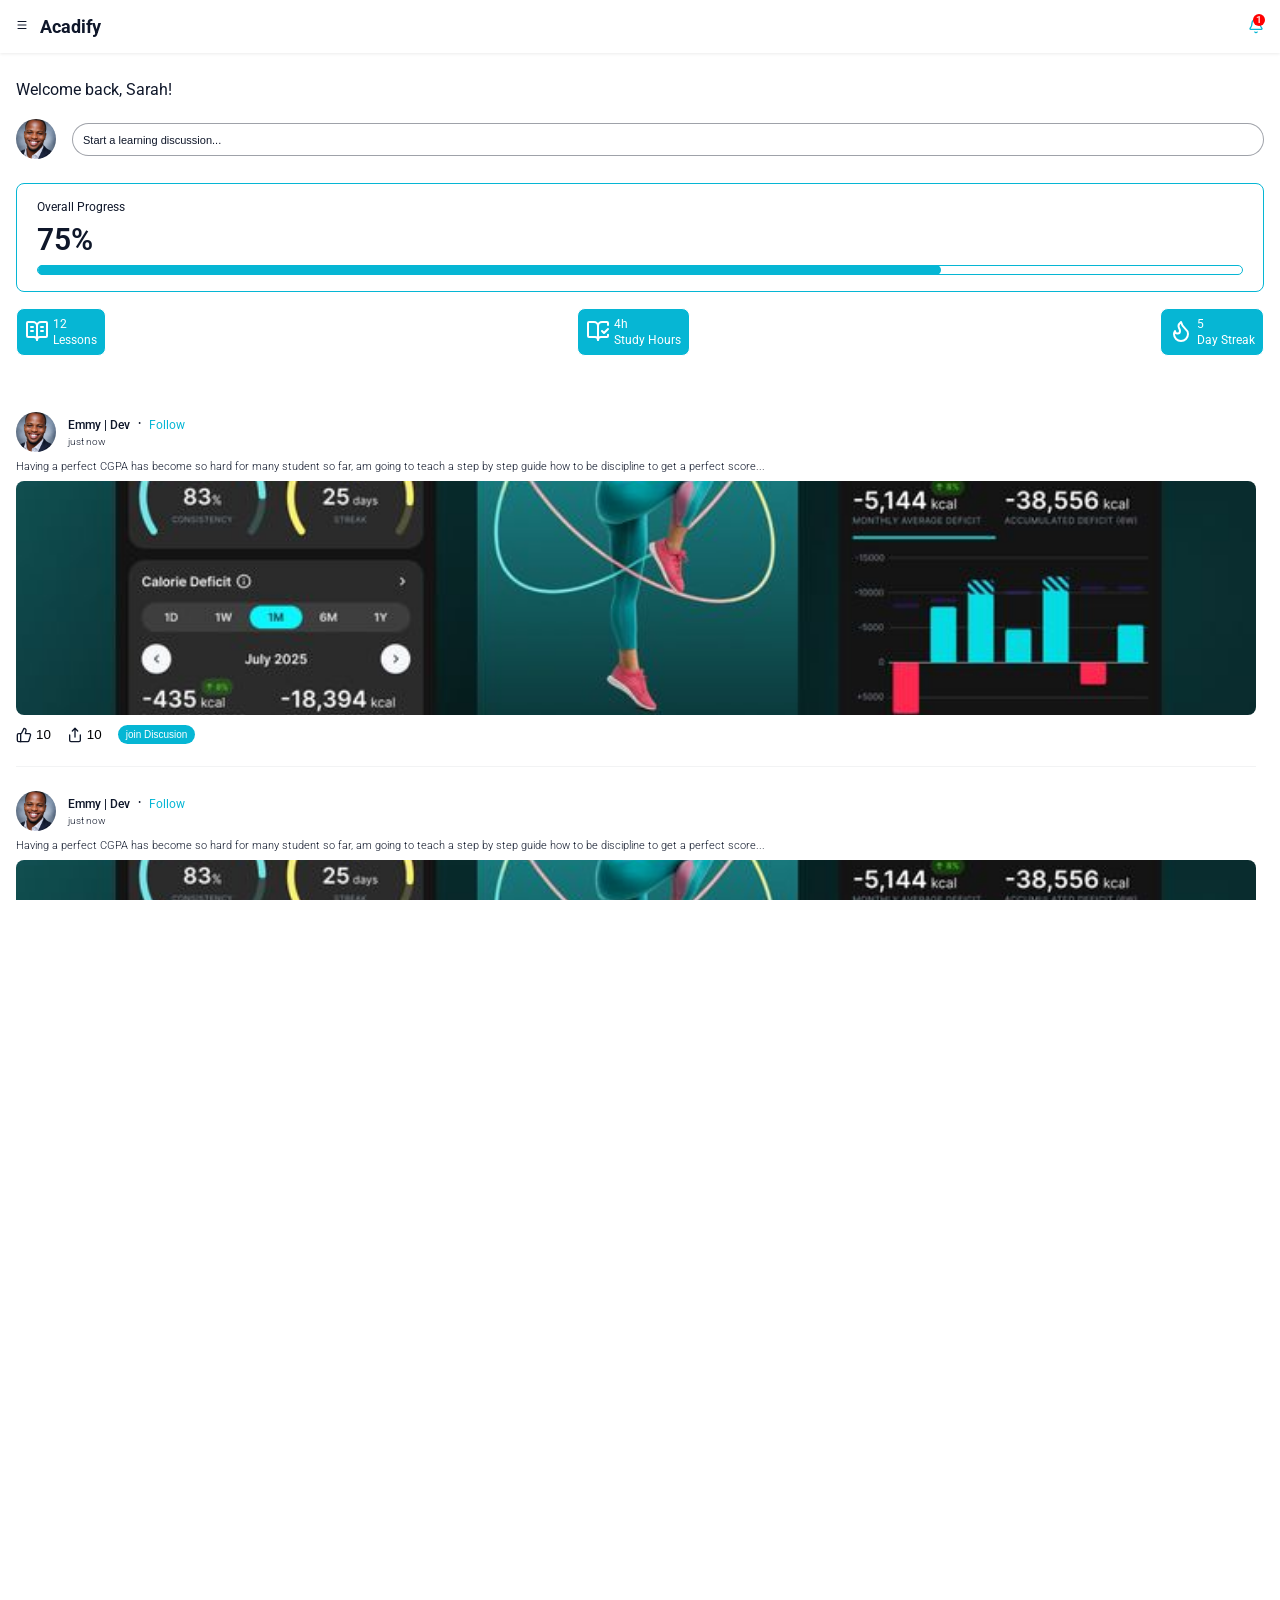
==== commit 57bd2f46: "created the files page and the search functionality" ====
--- a/main.html
+++ b/main.html
@@ -74,7 +74,7 @@
     </header>
     <main class="hero-section">
       <section class="user-info-bar">
-        <p class="welcome">Welcome back, Sarah!</p>
+        <p class="welcome">Welcome back, <span class="msg">Sarah</span>!</p>
       </section>
       <section class="user-profile">
         <div class="user-img">
@@ -1036,7 +1036,7 @@
             </button>
             <p>Learn</p>
           </div>
-          <div class="nav">
+          <div class="nav file-page">
             <button>
               <svg
                 xmlns="http://www.w3.org/2000/svg"
@@ -1085,6 +1085,6 @@
       </div>
     </section>
     <section class="side-bar-overlay"></section>
-    <script src="acadify.js"></script>
+    <script type="module" src="scripts/pages/dashboard.js"></script>
   </body>
 </html>
--- a/styles/general.css
+++ b/styles/general.css
@@ -16,7 +16,7 @@
   --hover-color: #8230cf;
   --hover-color-s: #17bedb;
   --accent-color: #9333ea;
-  --background-color: #f8fafc;
+  --background-color: #ffffff;
   --secondary-color: #06b6d4;
   --text-primary: #0f172a;
   --text-secondary: #64748b;
